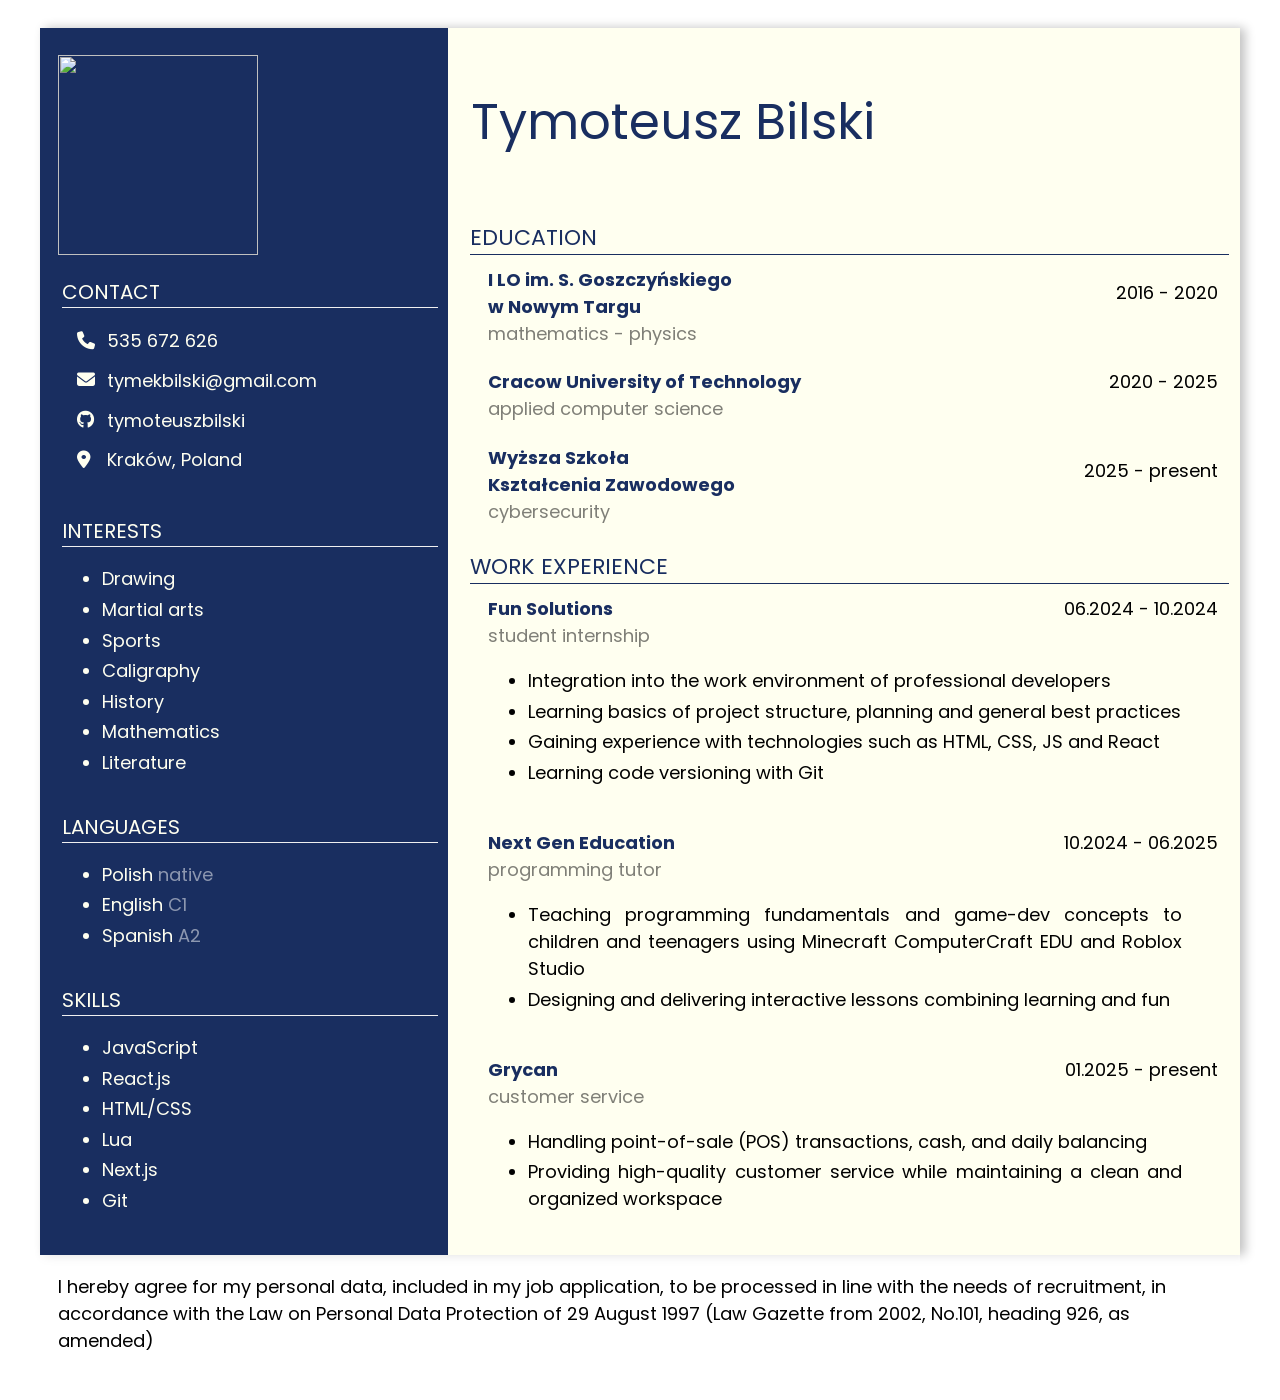
==== index.html @ 1a1f3591 "Add files via upload" ====
<!DOCTYPE html>
<html lang="en">
  <head>
    <meta charset="UTF-8" />
    <meta name="viewport" content="width=device-width, initial-scale=1.0" />
    <title>Tymoteusz Bilski - CV</title>
    <link rel="stylesheet" href="styles.css" />
    <link
      href="https://fonts.googleapis.com/css2?family=Poppins:ital,wght@0,100;0,200;0,300;0,400;0,500;0,600;0,700;0,800;0,900;1,100;1,200;1,300;1,400;1,500;1,600;1,700;1,800;1,900&amp;display=swap"
      rel="stylesheet"
    />
    <link
      href="https://cdnjs.cloudflare.com/ajax/libs/font-awesome/6.5.0/css/all.min.css"
      rel="stylesheet"
    />
  </head>
  <body>
    <div class="main">
      <div class="column" id="left">
        <div class="image">
          <img src="face.webp" />
        </div>
        <section class="personalInfo">
          <header id="headerLeft">CONTACT</header>
          <div class="contact">
            <div>
              <i class="fa-solid fa-phone" style="color: ivory"></i>
              <a href="tel:535672626">535 672 626</a>
            </div>
            <div>
              <i class="fa-solid fa-envelope" style="color: ivory"></i>
              <a href="mailto:tymekbilski@gmail.com">tymekbilski@gmail.com</a>
            </div>
            <div>
              <i class="fa-brands fa-github"></i>
              <a href="https://github.com/tymoteuszbilski" target="_blank"
                >tymoteuszbilski</a
              >
            </div>
            <div>
              <i class="fa-solid fa-location-dot"></i>
              <a
                href="https://maps.app.goo.gl/7L9Fayr2hqmoxHGF9"
                target="_blank"
                >Kraków, Poland</a
              >
            </div>
          </div>
        </section>
        <section class="personalInfo">
          <header id="headerLeft">INTERESTS</header>
          <ul>
            <li>Drawing</li>
            <li>Martial arts</li>
            <li>Sports</li>
            <li>Caligraphy</li>
            <li>History</li>
            <li>Mathematics</li>
            <li>Literature</li>
          </ul>
        </section>
        <section class="personalInfo">
          <header id="headerLeft">LANGUAGES</header>
          <ul>
            <li>
              Polish
              <span class="level">native</span>
            </li>
            <li>
              English
              <span class="level">C1</span>
            </li>
            <li>
              Spanish
              <span class="level">A2</span>
            </li>
          </ul>
        </section>
        <section class="personalInfo" id="skills">
          <header id="headerLeft">SKILLS</header>
          <ul>
            <li>JavaScript</li>
            <li>React.js</li>
            <li>HTML/CSS</li>
            <li>Lua</li>
            <li>Next.js</li>
            <li>Git</li>
          </ul>
        </section>
      </div>
      <div class="column" id="right">
        <div class="name">Tymoteusz Bilski</div>
        <section class="professionalInfo" id="education">
          <header id="headerRight">EDUCATION</header>
          <div class="stage">
            <div class="stage-header">
              <h4 class="institution">
                I LO im. S. Goszczyńskiego<br />
                w Nowym Targu
              </h4>
              <div class="timerange">2016 - 2020</div>
            </div>
            <p class="position">mathematics - physics</p>
          </div>
          <div class="stage">
            <div class="stage-header">
              <h4 class="institution">Cracow University of Technology</h4>
              <div class="timerange">2020 - 2025</div>
            </div>
            <p class="position">applied computer science</p>
          </div>
          <div class="stage">
            <div class="stage-header">
              <h4 class="institution">
                Wyższa Szkoła<br />
                Kształcenia Zawodowego
              </h4>
              <div class="timerange">2025 - present</div>
            </div>
            <p class="position">cybersecurity</p>
          </div>
        </section>
        <section class="professionalInfo" id="workExperience">
          <header id="headerRight">WORK EXPERIENCE</header>
          <div class="stage">
            <div class="stage-header">
              <h4 class="institution">Fun Solutions</h4>
              <div class="timerange">06.2024 - 10.2024</div>
            </div>
            <p class="position">student internship</p>
            <ul>
              <li>
                Integration into the work environment of professional developers
              </li>
              <li>
                Learning basics of project structure, planning and general best
                practices
              </li>
              <li>
                Gaining experience with technologies such as HTML, CSS, JS and
                React
              </li>
              <li>Learning code versioning with Git</li>
            </ul>
          </div>
          <div class="stage">
            <div class="stage-header">
              <h4 class="institution">Next Gen Education</h4>
              <div class="timerange">10.2024 - 06.2025</div>
            </div>
            <p class="position">programming tutor</p>
            <ul>
              <li>
                Teaching programming fundamentals and game-dev concepts to
                children and teenagers using Minecraft ComputerCraft EDU and
                Roblox Studio
              </li>
              <li>
                Designing and delivering interactive lessons combining learning
                and fun
              </li>
            </ul>
          </div>
          <div class="stage">
            <div class="stage-header">
              <h4 class="institution">Grycan</h4>
              <div class="timerange">01.2025 - present</div>
            </div>
            <p class="position">customer service</p>
            <ul>
              <li>
                Handling point-of-sale (POS) transactions, cash, and daily
                balancing
              </li>
              <li>
                Providing high-quality customer service while maintaining a
                clean and organized workspace
              </li>
            </ul>
          </div>
        </section>
      </div>
    </div>
    <footer>
      <p>
        I hereby agree for my personal data, included in my job application, to
        be processed in line with the needs of recruitment, in accordance with
        the Law on Personal Data Protection of 29 August 1997 (Law Gazette from
        2002, No.101, heading 926, as amended)
      </p>
    </footer>
  </body>
</html>
---- styles.css ----
* {
  text-decoration: none;
  --photo-size: 140px;
  font-family: Poppins, sans-serif;
  --bright-color: ivory;
  --dark-color: rgb(25, 46, 96);
  --dim-color: rgba(0, 0, 0, 0.5);
  --light-color: rgba(255, 255, 255, 0.5);
}

html {
  font-size: 15px;
}

body {
  display: flex;
  justify-content: center;
  align-items: center;
  flex-direction: column;
  min-height: 100vh;
  padding: 20px;
}
.main {
  width: 100%;
  height: calc(var(--page-size) * sqrt(2));
  display: flex;
  max-width: 1200px;
  box-shadow: 5px 0px 10px rgba(0, 0, 0, 0.248);
}

.contact div {
  display: flex;
  align-items: center;
  gap: 0.6em;
  margin-bottom: 0.5em;
}

header {
  border-bottom: 0.1rem solid #f0f0f0;
  margin-top: 0.6rem;
  font-size: 20px;
}

#headerLeft {
  color: var(--bright-color);
}

.contact {
  padding-left: 15px;
  margin-top: 18px;
  margin-bottom: 18px;
}

#headerRight {
  color: var(--dark-color);
  font-size: 22px;
  border-bottom: 0.1rem solid var(--dark-color);
}

footer {
  background-color: var(--light-color);
  max-width: 1200px;
}

footer p {
  padding: 1em;
}

section {
  display: flex;
  flex-direction: column;
  margin: 0.2em;
}

a {
  color: var(--bright-color);
  border-radius: 0.4em;
  padding: 0.1rem;
  transition: background-color 0.3s ease;
}

a:hover {
  color: var(--dark-color);
  background-color: var(--bright-color);
}

h4 {
  margin: 0;
  color: var(--dark-color);
}

.column {
  padding: 0.4em;
}

.stage-header {
  display: flex;
  justify-content: space-between;
  align-items: center;
}

.stage {
  margin: 0.6em;
  margin-left: 1em;
}

p {
  margin: 0;
}

i {
  width: 18px;
}

.position {
  color: var(--dim-color);
}

.level {
  color: var(--light-color);
}

#righthed {
  color: var(--bright-color);
}

#left {
  flex: 1;
  background-color: var(--dark-color);
  color: var(--bright-color);
  padding-left: 1rem;
}

#right {
  flex: 2;
  background-color: var(--bright-color);
  padding-left: 1rem;
}

ul {
  padding-right: 2rem;
}
li {
  text-align: justify;
  padding-bottom: 0.2rem;
}

.image {
  justify-self: center;
  margin-top: 20px;
}

img {
  border-style: none;
  width: 200px;
  height: 200px;
  object-fit: contain;
}

.name {
  font-size: 50px;
  color: var(--dark-color);
  margin-top: 1em;
  margin-left: 0.1em;
  margin-bottom: 1em;
}

@media (max-width: 800px) {
  html {
    font-size: large;
  }
  .main {
    display: flex;
    flex-direction: column;
  }
  img {
    border-style: none;
    width: 300px;
    height: 300px;
    object-fit: contain;
  }
}

@media (min-width: 1200px) {
  html {
    font-size: large;
  }
}
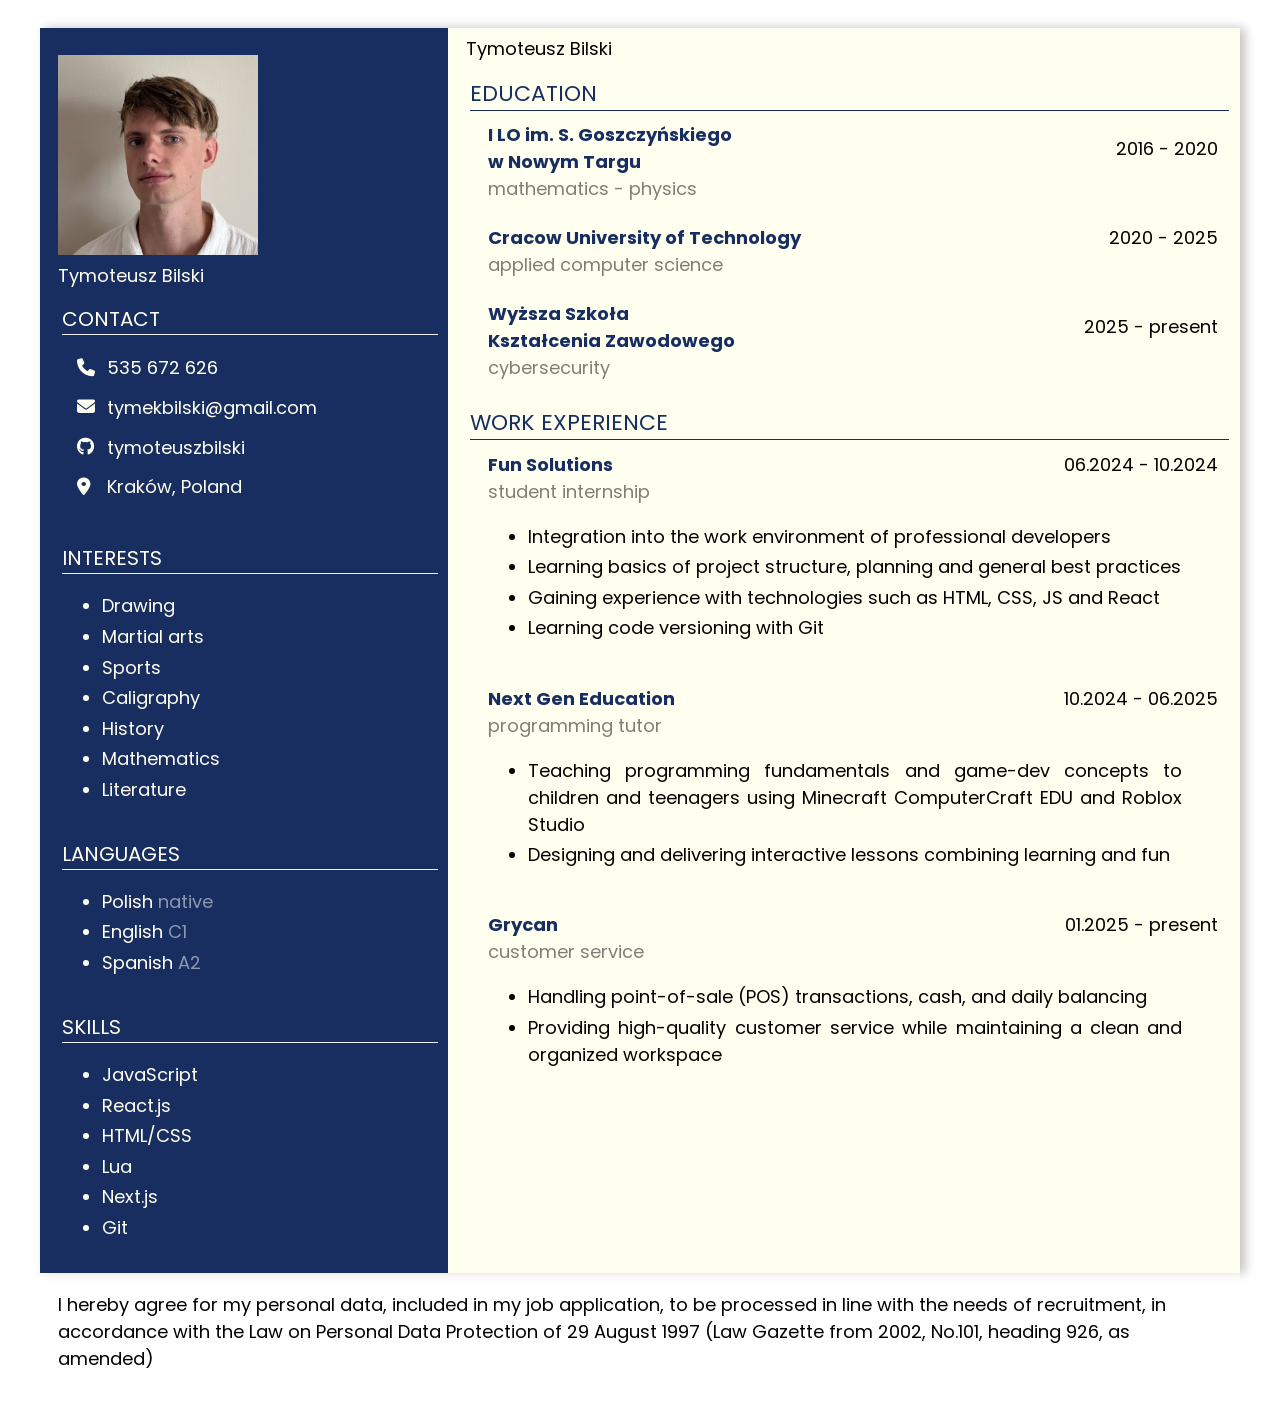
==== commit d4ff60c5: "photo update" ====
--- a/index.html
+++ b/index.html
@@ -18,8 +18,9 @@
     <div class="main">
       <div class="column" id="left">
         <div class="image">
-          <img src="face.webp" />
+          <img src="photo.jpeg" alt="Tymoteusz Bilski" />
         </div>
+        <div class="nameSmallScreen">Tymoteusz Bilski</div>
         <section class="personalInfo">
           <header id="headerLeft">CONTACT</header>
           <div class="contact">
@@ -89,7 +90,7 @@
         </section>
       </div>
       <div class="column" id="right">
-        <div class="name">Tymoteusz Bilski</div>
+        <div class="nameLargeScreen">Tymoteusz Bilski</div>
         <section class="professionalInfo" id="education">
           <header id="headerRight">EDUCATION</header>
           <div class="stage">
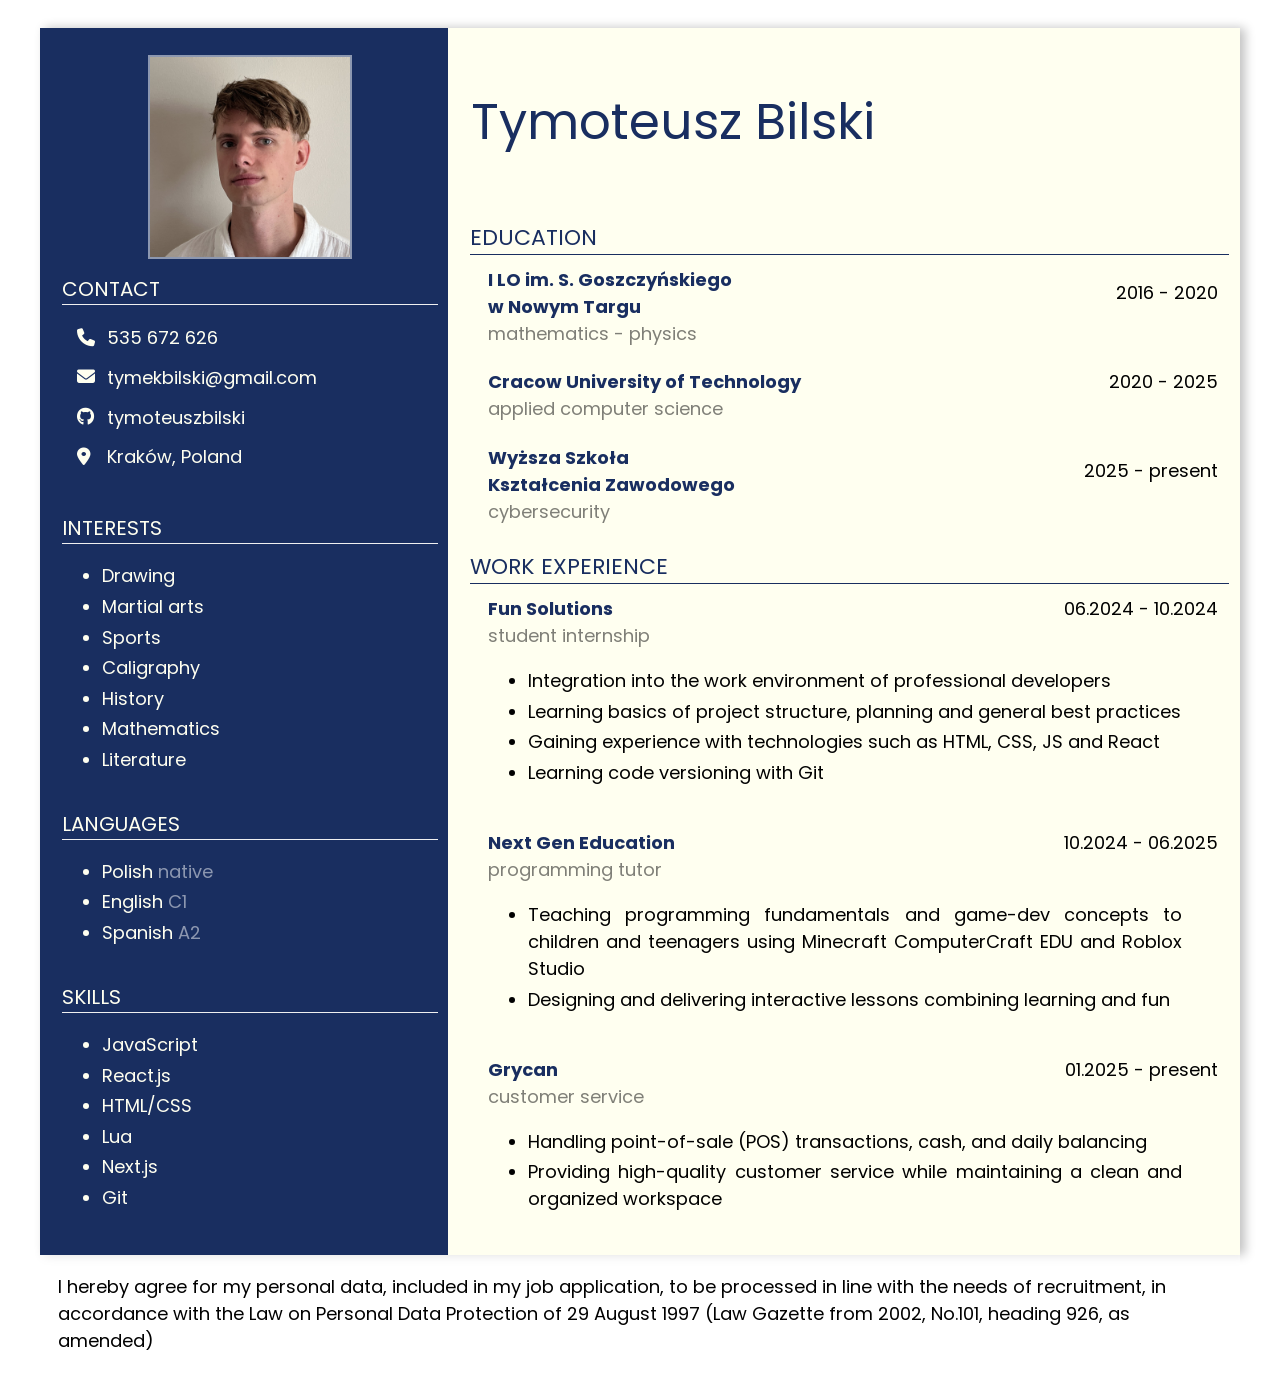
==== commit 1d673aae: "Update index.html" ====
--- a/index.html
+++ b/index.html
@@ -77,7 +77,7 @@
             </li>
           </ul>
         </section>
-        <section class="personalInfo" id="skills">
+        <section class="personalInfo">
           <header id="headerLeft">SKILLS</header>
           <ul>
             <li>JavaScript</li>
--- a/styles.css
+++ b/styles.css
@@ -146,18 +146,19 @@
 }
 
 .image {
-  justify-self: center;
+  display: flex;
+  justify-content: center;
+}
+
+img {
+  align-items: center;
   margin-top: 20px;
-}
-
-img {
-  border-style: none;
+  border: solid var(--light-color) 2px;
   width: 200px;
   height: 200px;
-  object-fit: contain;
-}
-
-.name {
+}
+
+.nameLargeScreen {
   font-size: 50px;
   color: var(--dark-color);
   margin-top: 1em;
@@ -165,6 +166,10 @@
   margin-bottom: 1em;
 }
 
+.nameSmallScreen {
+  display: none;
+}
+
 @media (max-width: 800px) {
   html {
     font-size: large;
@@ -174,11 +179,28 @@
     flex-direction: column;
   }
   img {
-    border-style: none;
     width: 300px;
     height: 300px;
     object-fit: contain;
   }
+  .nameLargeScreen {
+    display: none;
+  }
+  .nameSmallScreen {
+    display: block;
+    font-size: 50px;
+    color: var(--bright-color);
+    margin-top: 0.5em;
+    margin-bottom: 0.5em;
+  }
+  body {
+    padding: 5px;
+  }
+}
+@media (max-width: 600px) {
+  html {
+    font-size: 15px;
+  }
 }
 
 @media (min-width: 1200px) {
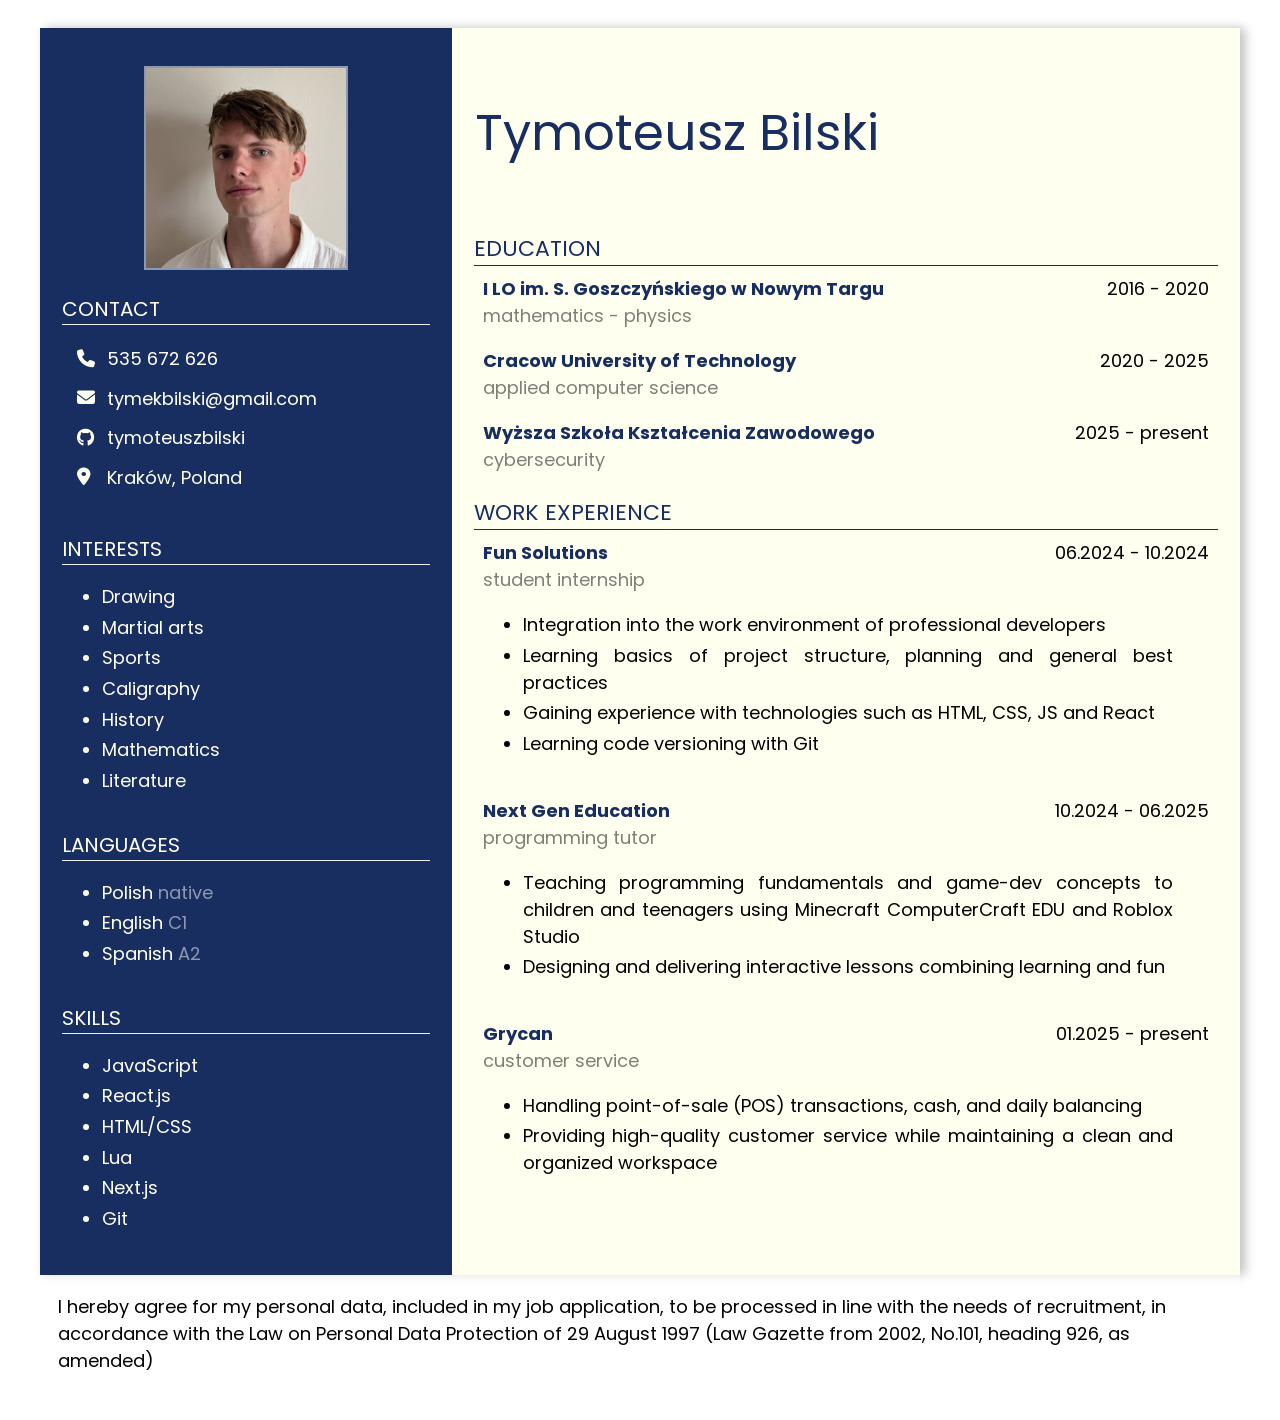
==== commit df435075: "Update index.html" ====
--- a/index.html
+++ b/index.html
@@ -105,7 +105,7 @@
           </div>
           <div class="stage">
             <div class="stage-header">
-              <h4 class="institution">Cracow University of Technology</h4>
+              <h4 class="institution">Cracow University <br/>of Technology</h4>
               <div class="timerange">2020 - 2025</div>
             </div>
             <p class="position">applied computer science</p>
--- a/styles.css
+++ b/styles.css
@@ -72,6 +72,10 @@
   margin: 0.2em;
 }
 
+.stage {
+  margin: 0.5rem;
+}
+
 a {
   color: var(--bright-color);
   border-radius: 0.4em;
@@ -90,7 +94,7 @@
 }
 
 .column {
-  padding: 0.4em;
+  padding: 1rem;
 }
 
 .stage-header {
@@ -99,11 +103,6 @@
   align-items: center;
 }
 
-.stage {
-  margin: 0.6em;
-  margin-left: 1em;
-}
-
 p {
   margin: 0;
 }
@@ -118,23 +117,17 @@
 
 .level {
   color: var(--light-color);
-}
-
-#righthed {
-  color: var(--bright-color);
 }
 
 #left {
   flex: 1;
   background-color: var(--dark-color);
   color: var(--bright-color);
-  padding-left: 1rem;
 }
 
 #right {
   flex: 2;
   background-color: var(--bright-color);
-  padding-left: 1rem;
 }
 
 ul {
@@ -151,8 +144,8 @@
 }
 
 img {
-  align-items: center;
   margin-top: 20px;
+  margin-bottom: 10px;
   border: solid var(--light-color) 2px;
   width: 200px;
   height: 200px;
@@ -167,6 +160,10 @@
 }
 
 .nameSmallScreen {
+  display: none;
+}
+
+br {
   display: none;
 }
 
@@ -182,6 +179,12 @@
     width: 300px;
     height: 300px;
     object-fit: contain;
+  }
+  .stage {
+    margin: 0;
+  }
+  #education .stage {
+    margin-bottom: 0.8em;
   }
   .nameLargeScreen {
     display: none;
@@ -196,6 +199,10 @@
   body {
     padding: 5px;
   }
+
+  br {
+    display: block;
+  }
 }
 @media (max-width: 600px) {
   html {
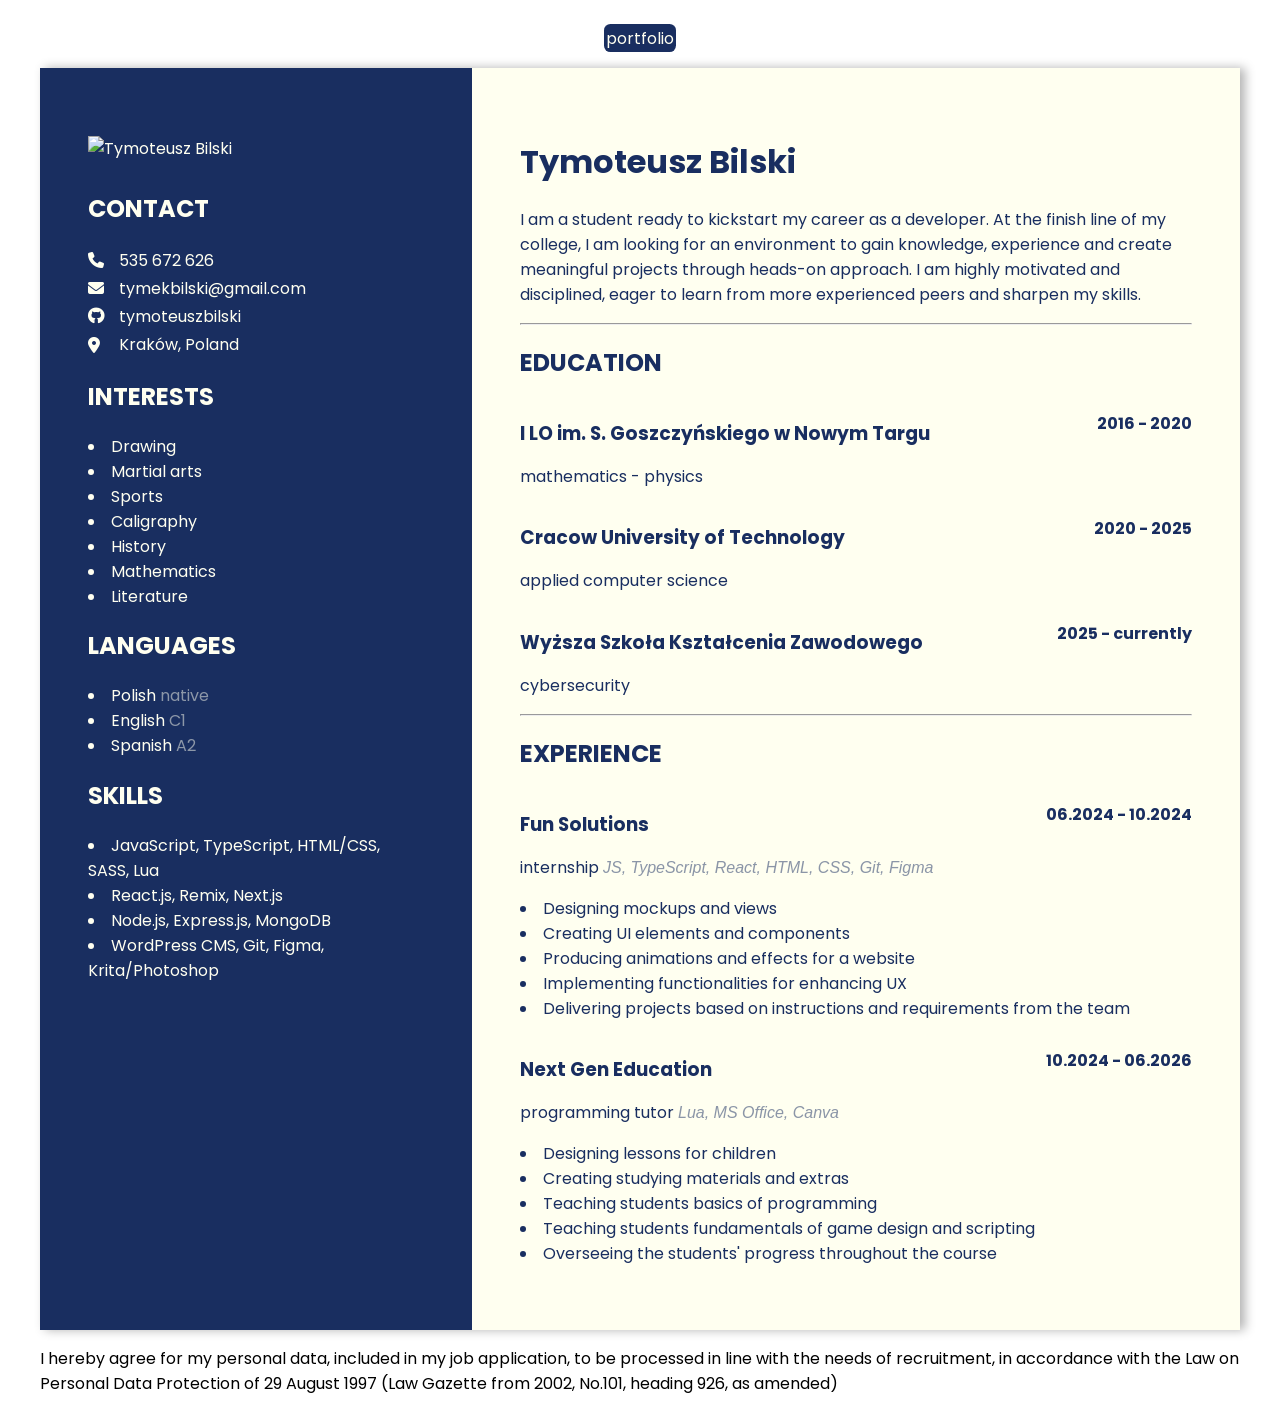
==== commit 6c4ffdc4: "Ren" ====
--- a/index.html
+++ b/index.html
@@ -1,194 +1,192 @@
-<!DOCTYPE html>
-<html lang="en">
-  <head>
-    <meta charset="UTF-8" />
-    <meta name="viewport" content="width=device-width, initial-scale=1.0" />
-    <title>Tymoteusz Bilski - CV</title>
-    <link rel="stylesheet" href="styles.css" />
-    <link
-      href="https://fonts.googleapis.com/css2?family=Poppins:ital,wght@0,100;0,200;0,300;0,400;0,500;0,600;0,700;0,800;0,900;1,100;1,200;1,300;1,400;1,500;1,600;1,700;1,800;1,900&amp;display=swap"
-      rel="stylesheet"
-    />
-    <link
-      href="https://cdnjs.cloudflare.com/ajax/libs/font-awesome/6.5.0/css/all.min.css"
-      rel="stylesheet"
-    />
-  </head>
-  <body>
-    <div class="main">
-      <div class="column" id="left">
-        <div class="image">
-          <img src="photo.jpeg" alt="Tymoteusz Bilski" />
-        </div>
-        <div class="nameSmallScreen">Tymoteusz Bilski</div>
-        <section class="personalInfo">
-          <header id="headerLeft">CONTACT</header>
-          <div class="contact">
-            <div>
-              <i class="fa-solid fa-phone" style="color: ivory"></i>
-              <a href="tel:535672626">535 672 626</a>
-            </div>
-            <div>
-              <i class="fa-solid fa-envelope" style="color: ivory"></i>
-              <a href="mailto:tymekbilski@gmail.com">tymekbilski@gmail.com</a>
-            </div>
-            <div>
-              <i class="fa-brands fa-github"></i>
-              <a href="https://github.com/tymoteuszbilski" target="_blank"
-                >tymoteuszbilski</a
-              >
-            </div>
-            <div>
-              <i class="fa-solid fa-location-dot"></i>
-              <a
-                href="https://maps.app.goo.gl/7L9Fayr2hqmoxHGF9"
-                target="_blank"
-                >Kraków, Poland</a
-              >
-            </div>
-          </div>
-        </section>
-        <section class="personalInfo">
-          <header id="headerLeft">INTERESTS</header>
-          <ul>
-            <li>Drawing</li>
-            <li>Martial arts</li>
-            <li>Sports</li>
-            <li>Caligraphy</li>
-            <li>History</li>
-            <li>Mathematics</li>
-            <li>Literature</li>
-          </ul>
-        </section>
-        <section class="personalInfo">
-          <header id="headerLeft">LANGUAGES</header>
-          <ul>
-            <li>
-              Polish
-              <span class="level">native</span>
-            </li>
-            <li>
-              English
-              <span class="level">C1</span>
-            </li>
-            <li>
-              Spanish
-              <span class="level">A2</span>
-            </li>
-          </ul>
-        </section>
-        <section class="personalInfo">
-          <header id="headerLeft">SKILLS</header>
-          <ul>
-            <li>JavaScript</li>
-            <li>React.js</li>
-            <li>HTML/CSS</li>
-            <li>Lua</li>
-            <li>Next.js</li>
-            <li>Git</li>
-          </ul>
-        </section>
-      </div>
-      <div class="column" id="right">
-        <div class="nameLargeScreen">Tymoteusz Bilski</div>
-        <section class="professionalInfo" id="education">
-          <header id="headerRight">EDUCATION</header>
-          <div class="stage">
-            <div class="stage-header">
-              <h4 class="institution">
-                I LO im. S. Goszczyńskiego<br />
-                w Nowym Targu
-              </h4>
-              <div class="timerange">2016 - 2020</div>
-            </div>
-            <p class="position">mathematics - physics</p>
-          </div>
-          <div class="stage">
-            <div class="stage-header">
-              <h4 class="institution">Cracow University <br/>of Technology</h4>
-              <div class="timerange">2020 - 2025</div>
-            </div>
-            <p class="position">applied computer science</p>
-          </div>
-          <div class="stage">
-            <div class="stage-header">
-              <h4 class="institution">
-                Wyższa Szkoła<br />
-                Kształcenia Zawodowego
-              </h4>
-              <div class="timerange">2025 - present</div>
-            </div>
-            <p class="position">cybersecurity</p>
-          </div>
-        </section>
-        <section class="professionalInfo" id="workExperience">
-          <header id="headerRight">WORK EXPERIENCE</header>
-          <div class="stage">
-            <div class="stage-header">
-              <h4 class="institution">Fun Solutions</h4>
-              <div class="timerange">06.2024 - 10.2024</div>
-            </div>
-            <p class="position">student internship</p>
-            <ul>
-              <li>
-                Integration into the work environment of professional developers
-              </li>
-              <li>
-                Learning basics of project structure, planning and general best
-                practices
-              </li>
-              <li>
-                Gaining experience with technologies such as HTML, CSS, JS and
-                React
-              </li>
-              <li>Learning code versioning with Git</li>
-            </ul>
-          </div>
-          <div class="stage">
-            <div class="stage-header">
-              <h4 class="institution">Next Gen Education</h4>
-              <div class="timerange">10.2024 - 06.2025</div>
-            </div>
-            <p class="position">programming tutor</p>
-            <ul>
-              <li>
-                Teaching programming fundamentals and game-dev concepts to
-                children and teenagers using Minecraft ComputerCraft EDU and
-                Roblox Studio
-              </li>
-              <li>
-                Designing and delivering interactive lessons combining learning
-                and fun
-              </li>
-            </ul>
-          </div>
-          <div class="stage">
-            <div class="stage-header">
-              <h4 class="institution">Grycan</h4>
-              <div class="timerange">01.2025 - present</div>
-            </div>
-            <p class="position">customer service</p>
-            <ul>
-              <li>
-                Handling point-of-sale (POS) transactions, cash, and daily
-                balancing
-              </li>
-              <li>
-                Providing high-quality customer service while maintaining a
-                clean and organized workspace
-              </li>
-            </ul>
-          </div>
-        </section>
-      </div>
-    </div>
-    <footer>
-      <p>
-        I hereby agree for my personal data, included in my job application, to
-        be processed in line with the needs of recruitment, in accordance with
-        the Law on Personal Data Protection of 29 August 1997 (Law Gazette from
-        2002, No.101, heading 926, as amended)
-      </p>
-    </footer>
-  </body>
-</html>
+<!doctype html>
+<html lang="en">
+  <head>
+    <meta charset="UTF-8" />
+    <meta name="viewport" content="width=device-width, initial-scale=1.0" />
+    <link
+      href="https://fonts.googleapis.com/css2?family=Poppins:ital,wght@0,100;0,200;0,300;0,400;0,500;0,600;0,700;0,800;0,900;1,100;1,200;1,300;1,400;1,500;1,600;1,700;1,800;1,900&amp;display=swap"
+      rel="stylesheet"
+    />
+    <link
+      href="https://cdnjs.cloudflare.com/ajax/libs/font-awesome/6.5.0/css/all.min.css"
+      rel="stylesheet"
+    />
+    <link href="./styles.css" rel="stylesheet" />
+    <title>Tymoteusz Bilski CV</title>
+  </head>
+  <body>
+    <a class="portfolio" href="./portfolio.html">portfolio</a>
+    <main>
+      <div id="left">
+        <img
+          src="https://github.com/tymoteuszbilski/CV/blob/main/photo.jpeg?raw=true"
+          alt="Tymoteusz Bilski"
+        />
+        <div class="about" id="small-scr">
+          <h1>Tymoteusz Bilski</h1>
+          <p>
+            I am a student ready to kickstart my career. At the finish line of
+            my college, I am looking for an environment to gain knowledge,
+            experience and create meaningful projects through heads-on approach.
+            I am highly motivated and disciplined, eager to learn from more
+            experienced peers and sharpen my skills.
+          </p>
+        </div>
+        <div>
+          <h2>CONTACT</h2>
+          <div class="contact">
+            <i class="fa-solid fa-phone" style="color: ivory"></i>
+            <a href="tel:535672626">535 672 626</a>
+          </div>
+          <div class="contact">
+            <i class="fa-solid fa-envelope" style="color: ivory"></i>
+            <a href="mailto:tymekbilski@gmail.com">tymekbilski@gmail.com</a>
+          </div>
+          <div class="contact">
+            <i class="fa-solid fa-brands fa-github"></i>
+            <a href="https://github.com/tymoteuszbilski" target="_blank"
+              >tymoteuszbilski</a
+            >
+          </div>
+          <div class="contact">
+            <i class="fa-solid fa-location-dot"></i>
+            <a href="https://maps.app.goo.gl/7L9Fayr2hqmoxHGF9" target="_blank"
+              >Kraków, Poland</a
+            >
+          </div>
+        </div>
+        <div id="interests">
+          <h2>INTERESTS</h2>
+
+          <ul>
+            <li>Drawing</li>
+            <li>Martial arts</li>
+            <li>Sports</li>
+            <li>Caligraphy</li>
+            <li>History</li>
+            <li>Mathematics</li>
+            <li>Literature</li>
+          </ul>
+        </div>
+        <div id="languages">
+          <h2>LANGUAGES</h2>
+          <ul>
+            <li>
+              Polish
+              <span>native</span>
+            </li>
+            <li>
+              English
+              <span>C1</span>
+            </li>
+            <li>
+              Spanish
+              <span>A2</span>
+            </li>
+          </ul>
+        </div>
+        <div id="skills">
+          <h2>SKILLS</h2>
+          <ul>
+            <li>JavaScript, TypeScript, HTML/CSS, SASS, Lua</li>
+            <li>React.js, Remix, Next.js</li>
+            <li>Node.js, Express.js, MongoDB</li>
+            <li>WordPress CMS, Git, Figma, Krita/Photoshop</li>
+          </ul>
+        </div>
+      </div>
+      <div id="right">
+        <div class="about" id="large-scr">
+          <h1>Tymoteusz Bilski</h1>
+          <p>
+            I am a student ready to kickstart my career as a developer. At the
+            finish line of my college, I am looking for an environment to gain
+            knowledge, experience and create meaningful projects through
+            heads-on approach. I am highly motivated and disciplined, eager to
+            learn from more experienced peers and sharpen my skills.
+          </p>
+        </div>
+        <hr />
+
+        <div id="education">
+          <h2>EDUCATION</h2>
+
+          <div>
+            <div class="fac">
+              <h3>I LO im. S. Goszczyńskiego w Nowym Targu</h3>
+              <b>2016 - 2020</b>
+            </div>
+            <p>mathematics - physics</p>
+          </div>
+          <div>
+            <div class="fac">
+              <h3>Cracow University of Technology</h3>
+              <b>2020 - 2025</b>
+            </div>
+            <p>applied computer science</p>
+          </div>
+          <div>
+            <div class="fac">
+              <h3>Wyższa Szkoła Kształcenia Zawodowego</h3>
+              <b>2025 - currently</b>
+            </div>
+            <p>cybersecurity</p>
+          </div>
+        </div>
+        <hr />
+
+        <div id="experience">
+          <h2>EXPERIENCE</h2>
+
+          <div>
+            <div class="fac">
+              <h3>Fun Solutions</h3>
+              <b>06.2024 - 10.2024</b>
+            </div>
+            <p>
+              internship
+              <span><i>JS, TypeScript, React, HTML, CSS, Git, Figma</i></span>
+            </p>
+            <ul>
+              <li>Designing mockups and views</li>
+              <li>Creating UI elements and components</li>
+              <li>Producing animations and effects for a website</li>
+              <li>Implementing functionalities for enhancing UX</li>
+              <li>
+                Delivering projects based on instructions and requirements from
+                the team
+              </li>
+            </ul>
+          </div>
+          <div>
+            <div class="fac">
+              <h3>Next Gen Education</h3>
+              <b>10.2024 - 06.2026</b>
+            </div>
+            <p>
+              programming tutor <span><i>Lua, MS Office, Canva</i></span>
+            </p>
+
+            <ul>
+              <li>Designing lessons for children</li>
+              <li>Creating studying materials and extras</li>
+              <li>Teaching students basics of programming</li>
+              <li>
+                Teaching students fundamentals of game design and scripting
+              </li>
+              <li>Overseeing the students' progress throughout the course</li>
+            </ul>
+          </div>
+        </div>
+      </div>
+    </main>
+    <footer>
+      <p>
+        I hereby agree for my personal data, included in my job application, to
+        be processed in line with the needs of recruitment, in accordance with
+        the Law on Personal Data Protection of 29 August 1997 (Law Gazette from
+        2002, No.101, heading 926, as amended)
+      </p>
+    </footer>
+  </body>
+</html>
--- a/styles.css
+++ b/styles.css
@@ -1,217 +1,116 @@
-* {
-  text-decoration: none;
-  --photo-size: 140px;
-  font-family: Poppins, sans-serif;
-  --bright-color: ivory;
-  --dark-color: rgb(25, 46, 96);
-  --dim-color: rgba(0, 0, 0, 0.5);
-  --light-color: rgba(255, 255, 255, 0.5);
-}
-
-html {
-  font-size: 15px;
-}
-
-body {
-  display: flex;
-  justify-content: center;
-  align-items: center;
-  flex-direction: column;
-  min-height: 100vh;
-  padding: 20px;
-}
-.main {
-  width: 100%;
-  height: calc(var(--page-size) * sqrt(2));
-  display: flex;
-  max-width: 1200px;
-  box-shadow: 5px 0px 10px rgba(0, 0, 0, 0.248);
-}
-
-.contact div {
-  display: flex;
-  align-items: center;
-  gap: 0.6em;
-  margin-bottom: 0.5em;
-}
-
-header {
-  border-bottom: 0.1rem solid #f0f0f0;
-  margin-top: 0.6rem;
-  font-size: 20px;
-}
-
-#headerLeft {
-  color: var(--bright-color);
-}
-
-.contact {
-  padding-left: 15px;
-  margin-top: 18px;
-  margin-bottom: 18px;
-}
-
-#headerRight {
-  color: var(--dark-color);
-  font-size: 22px;
-  border-bottom: 0.1rem solid var(--dark-color);
-}
-
-footer {
-  background-color: var(--light-color);
-  max-width: 1200px;
-}
-
-footer p {
-  padding: 1em;
-}
-
-section {
-  display: flex;
-  flex-direction: column;
-  margin: 0.2em;
-}
-
-.stage {
-  margin: 0.5rem;
-}
-
-a {
-  color: var(--bright-color);
-  border-radius: 0.4em;
-  padding: 0.1rem;
-  transition: background-color 0.3s ease;
-}
-
-a:hover {
-  color: var(--dark-color);
-  background-color: var(--bright-color);
-}
-
-h4 {
-  margin: 0;
-  color: var(--dark-color);
-}
-
-.column {
-  padding: 1rem;
-}
-
-.stage-header {
-  display: flex;
-  justify-content: space-between;
-  align-items: center;
-}
-
-p {
-  margin: 0;
-}
-
-i {
-  width: 18px;
-}
-
-.position {
-  color: var(--dim-color);
-}
-
-.level {
-  color: var(--light-color);
-}
-
-#left {
-  flex: 1;
-  background-color: var(--dark-color);
-  color: var(--bright-color);
-}
-
-#right {
-  flex: 2;
-  background-color: var(--bright-color);
-}
-
-ul {
-  padding-right: 2rem;
-}
-li {
-  text-align: justify;
-  padding-bottom: 0.2rem;
-}
-
-.image {
-  display: flex;
-  justify-content: center;
-}
-
-img {
-  margin-top: 20px;
-  margin-bottom: 10px;
-  border: solid var(--light-color) 2px;
-  width: 200px;
-  height: 200px;
-}
-
-.nameLargeScreen {
-  font-size: 50px;
-  color: var(--dark-color);
-  margin-top: 1em;
-  margin-left: 0.1em;
-  margin-bottom: 1em;
-}
-
-.nameSmallScreen {
-  display: none;
-}
-
-br {
-  display: none;
-}
-
-@media (max-width: 800px) {
-  html {
-    font-size: large;
-  }
-  .main {
-    display: flex;
-    flex-direction: column;
-  }
-  img {
-    width: 300px;
-    height: 300px;
-    object-fit: contain;
-  }
-  .stage {
-    margin: 0;
-  }
-  #education .stage {
-    margin-bottom: 0.8em;
-  }
-  .nameLargeScreen {
-    display: none;
-  }
-  .nameSmallScreen {
-    display: block;
-    font-size: 50px;
-    color: var(--bright-color);
-    margin-top: 0.5em;
-    margin-bottom: 0.5em;
-  }
-  body {
-    padding: 5px;
-  }
-
-  br {
-    display: block;
-  }
-}
-@media (max-width: 600px) {
-  html {
-    font-size: 15px;
-  }
-}
-
-@media (min-width: 1200px) {
-  html {
-    font-size: large;
-  }
-}
+* {
+  text-decoration: none;
+  font-family: Poppins, sans-serif;
+}
+body {
+  display: flex;
+  align-items: center;
+  flex-direction: column;
+}
+
+main {
+  display: flex;
+  max-width: 1200px;
+  box-shadow: 5px 0px 10px rgba(0, 0, 0, 0.3);
+  padding: 0;
+}
+
+#left {
+  flex: 1;
+  background-color: rgb(25, 46, 96);
+  color: ivory;
+  padding: 3em;
+}
+img {
+  margin-top: 20px;
+  margin-bottom: 10px;
+  border: solid var(--light-color) 2px;
+  width: 100%;
+}
+#small-scr {
+  display: none;
+}
+.contact {
+  display: flex;
+  align-items: center;
+  gap: 0.6em;
+}
+i {
+  width: 20px;
+}
+a {
+  color: ivory;
+  border-radius: 0.4em;
+  padding: 0.1rem;
+  transition: background-color 0.3s ease;
+}
+.portfolio {
+  background-color: rgb(25, 46, 96);
+  margin: 1em;
+}
+a:hover {
+  color: rgb(25, 46, 96);
+  background-color: ivory;
+}
+h3 {
+  margin-bottom: 0;
+}
+span {
+  opacity: 0.5;
+}
+ul {
+  padding: 0;
+  list-style-position: inside;
+}
+
+#right {
+  flex: 2;
+  background-color: rgb(255, 255, 240);
+  color: rgb(25, 46, 96);
+  padding: 3em;
+}
+#about {
+  text-align: justify;
+}
+.fac {
+  display: flex;
+  align-items: center;
+  justify-content: space-between;
+}
+
+footer {
+  max-width: 1200px;
+}
+
+@media (max-width: 650px) {
+  body {
+    font-size: large;
+  }
+  main {
+    display: flex;
+    flex-direction: column;
+  }
+  img {
+    width: 30em;
+  }
+  #small-scr {
+    display: block;
+  }
+  #large-scr {
+    display: none;
+  }
+  .fac {
+    display: block;
+  }
+}
+@media (max-width: 800px) {
+  .fac {
+    display: block;
+  }
+}
+
+@media (max-width: 1000px) {
+  body {
+    font-size: small;
+  }
+}
